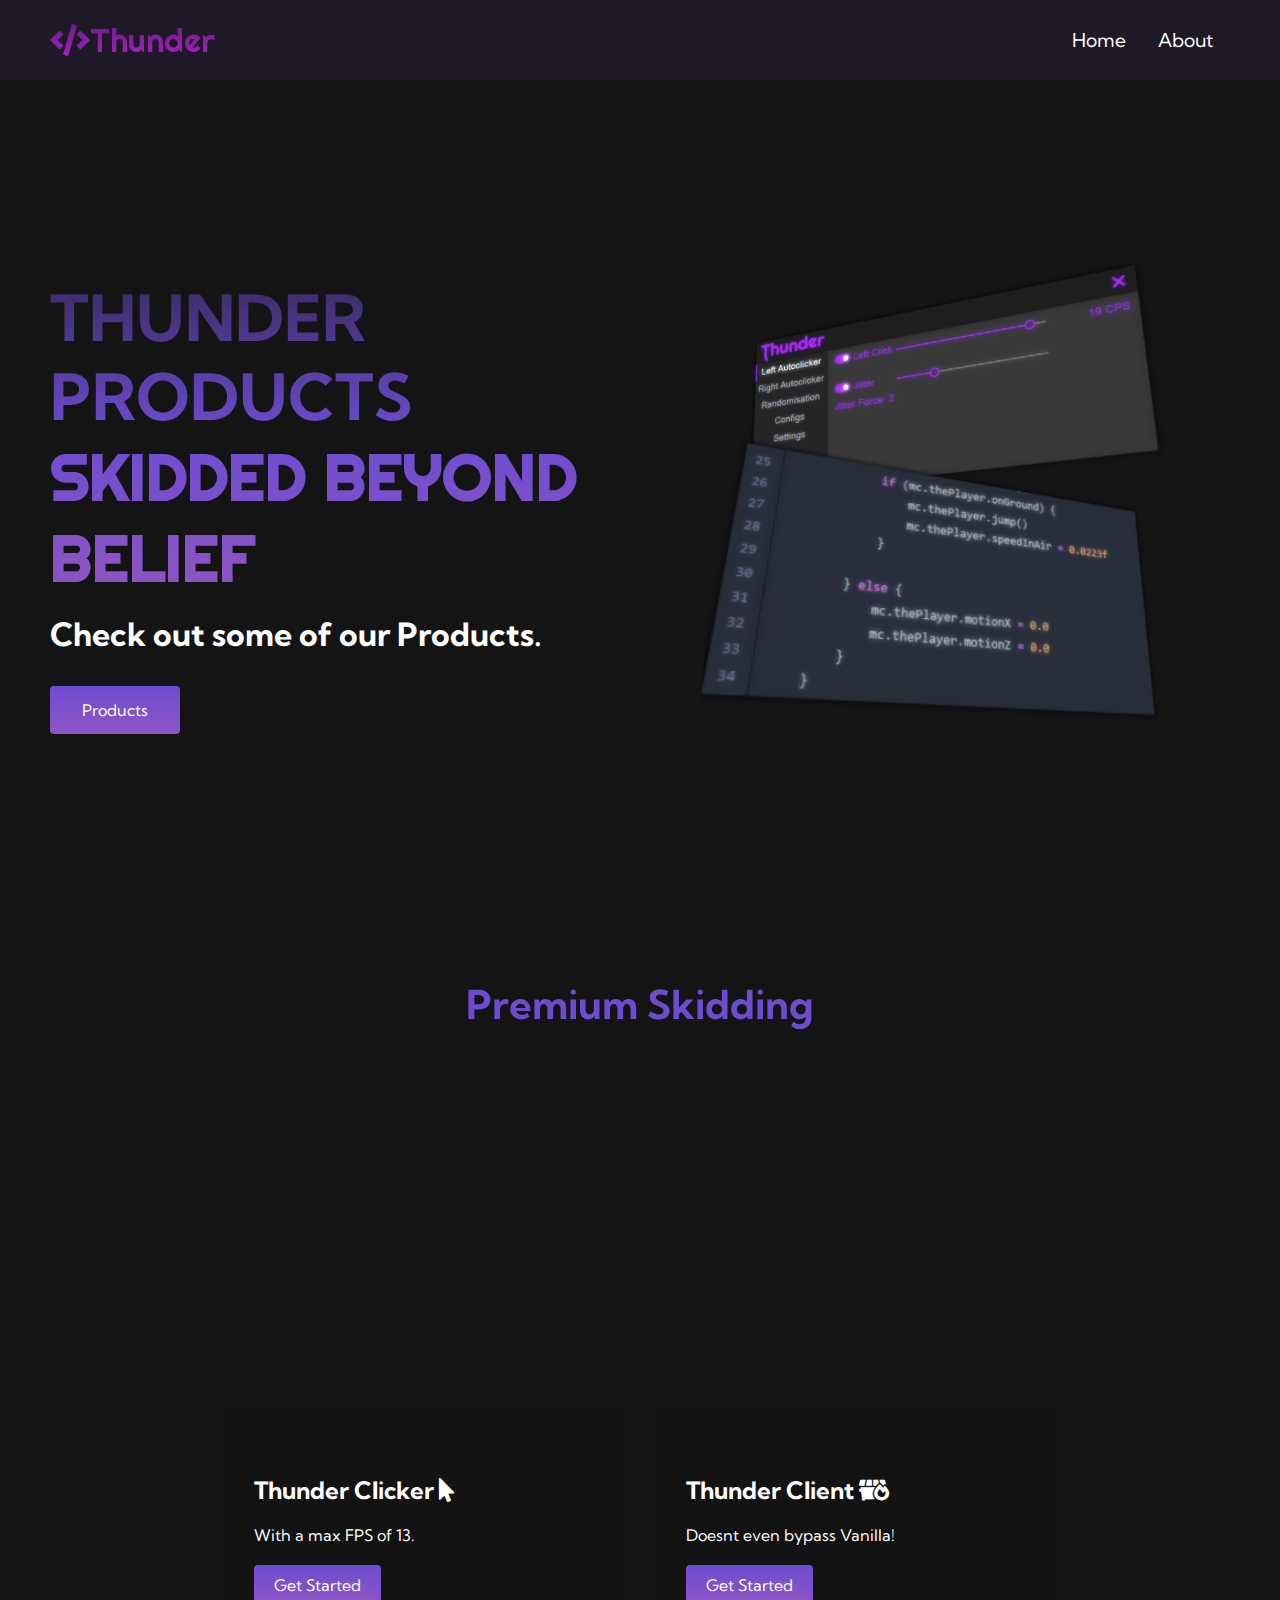
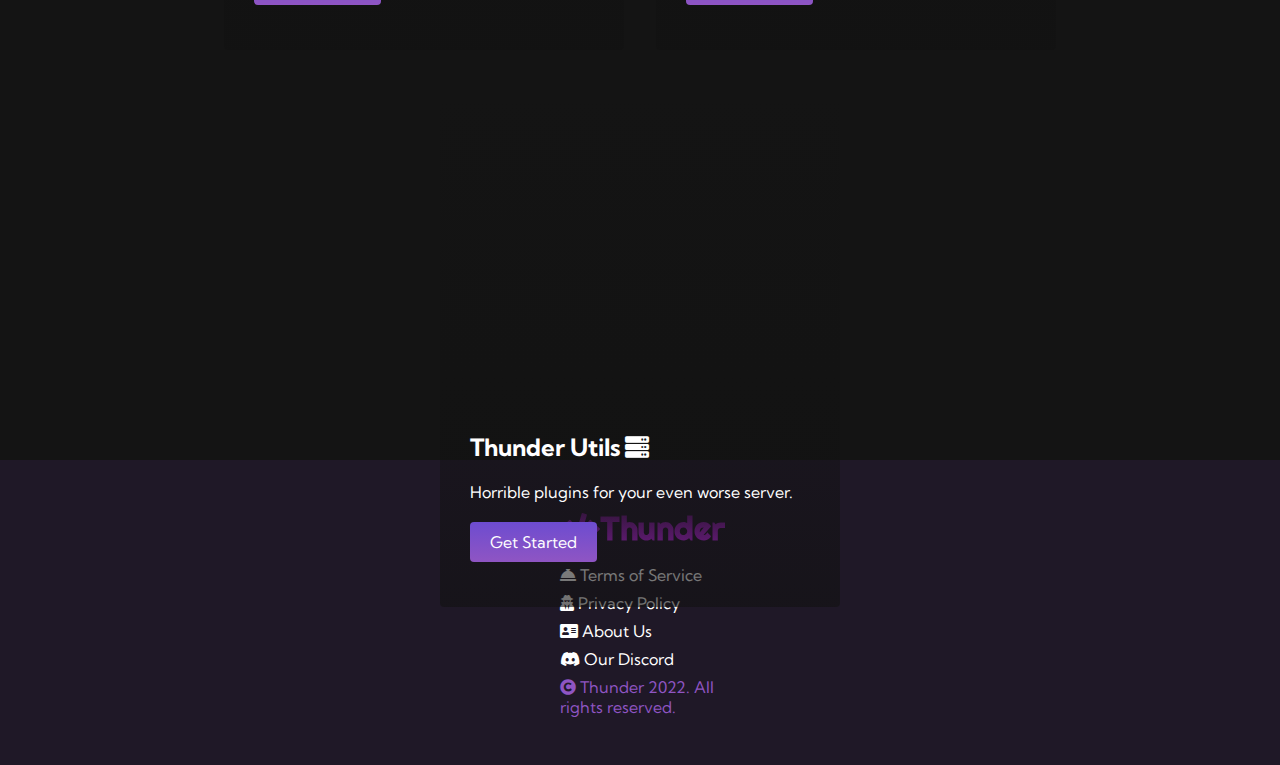
==== index.html @ 72d11182 "fix" ====
<!DOCTYPE html>
<html lang="en">
<head>
    <meta charset="UTF-8">
    <meta http-equiv="X-UA-Compatible" content="IE=edge">
    <meta name="viewport" content="width=device-width, initial-scale=1.0">
    <title>Thunder</title>
    <link rel="stylesheet" href="styles.css">
    <link rel="stylesheet" href="https://use.fontawesome.com/releases/v5.14.0/css/all.css">
    <link rel="preconnect" href="https://fonts.googleapis.com">
    <link rel="preconnect" href="https://fonts.gstatic.com" crossorigin>
    <link href="https://fonts.googleapis.com/css2?family=Kumbh+Sans:wght@700&family=Righteous&display=swap" rel="stylesheet"> 
</head>
<body>

    <!-- Navbar Section -->

    <nav class="navbar">
        <div class="navbar__container">
            <a href="/" id="navbar__logo"><i class="fas fa-code"></i></i>Thunder</a>
            <div class="navbar__toggle" id="mobile-menu">
                <span class="bar"> </span>
                <span class="bar"> </span>
                <span class="bar"> </span>
            </div>
            <ul class="navbar__menu">
                <li class="navbar__item">
                    <a href="/" class="navbar__links">Home</a>
                </li>
                <li class="navbar__item">
                    <a href="/about.html" class="navbar__links">About</a>
                </li>
            </ul>
        </div>
    </nav>

    <!-- Main Section -->

    <div class="main">
        <div class="main__container">
            <div class="main__content">
                <h1>THUNDER PRODUCTS</h1>
                <h2>SKIDDED BEYOND BELIEF</h2>
                <p>Check out some of our Products.</p>
                <a href="#product__jump"><button class="main__btn">Products</button></a>
            </div>
            <div class="main__img--container">
                <img src="images/main.png">
            </div>
        </div>
    </div>

    <!-- Products Section -->
    <a id="product__jump">
    <div class="products">
       <h1>Premium Skidding</h1>
        <div class="products__container">
            <div class="products__card">
                <h2>Thunder Clicker <i class="fas fa-mouse-pointer"></i></h2>
                <p>With a max FPS of 13.</p>
                <a href="/clicker.html"><button>Get Started</button></a>
            </div>
            <div class="products__card">
                <h2>Thunder Client <i class="fas fa-dumpster-fire"></i></h2>
                <p>Doesnt even bypass Vanilla!</p>
                <a href="/client.html"><button>Get Started</button></a>
            </div>
            <div class="products__card">
                <h2>Thunder Utils <i class="fas fa-server"></i></h2>
                <p>Horrible plugins for your even worse server.</p>
                <a href="/utils.html"><button>Get Started</button></a>
            </div>
        </div>
    </div>
</a>

    <!-- Footer Section -->

    <div class="footer__container">
        <div class="footer__links">
            <div class="footer__link--wrapper">
                <div class="footer__link--items">
                    <h2 id="footer__logo"><i class="fas fa-code"></i></i>Thunder</h2>
                    <a href="/tos.html"><i class="fas fa-concierge-bell"></i> Terms of Service</a>
                    <a href="/pp.html"><i class="fas fa-user-secret"></i> Privacy Policy</a>
                    <a href="/about.html"><i class="fas fa-address-card"></i> About Us</a>
                    <a href="https://discord.gg/DhHdV5Wg78"><i class="fab fa-discord"></i> Our Discord</a>
                    <p class="website-right"><i class="fas fa-copyright"></i> Thunder 2022. All rights reserved.</p>
                </div>
            </div>
        </div>
    </div>

    <script src="app.js"></script>
</body>
</html>
---- styles.css ----
* {
    box-sizing: border-box;
    margin: 0;
    padding: 0;
    font-family: 'Kumbh Sans', sans-serif;
}

.navbar {
    background: #1f1827;
    height: 80px;
    display: flex;
    justify-content: center;
    align-items: center;
    font-size: 1.2rem;
    position: sticky;
    top: 0;
    z-index: 999;
}

.navbar__container {
    display: flex;
    justify-content: space-between;
    height: 80px;
    z-index: 1;
    width: 100%;
    max-width: 1300px;
    margin: 0 auto;
    padding: 0 50px;
}

#navbar__logo {
    background-color: #59146c;
    background-image: linear-gradient(to top, #c227ec 0%, #4d175c 100%);
    background-size: 100%;
    -webkit-background-clip: text;
    -moz-background-clip: text;
    background-clip: text;
    -webkit-text-fill-color: transparent;
    -moz-text-fill-color: transparent;
    display: flex;
    align-items: center;
    cursor: pointer;
    text-decoration: none;
    font-size: 2rem;
    font-family: 'Righteous', cursive;
}

.fa-gem {
    margin-right: 0.5rem;
}

.navbar__menu {
    display: flex;
    align-items: center;
    list-style: none;
    text-align: center;
}

.navbar__item {
    height: 80px;
}

.navbar__links {
    color: #fff;
    display: flex;
    align-items: center;
    justify-content: center;
    text-decoration: none;
    padding: 0 1rem;
    height: 100%;
}

.navbar__links:hover {
    color: #c227ec;
    transition: all 0.3s ease-in;
}

@media screen and (max-width: 960px) {
    .navbar__container {
        display: flex;
        justify-content: space-between;
        height: 80px;
        z-index: 1;
        width: 100%;
        max-width: 1300px;
        padding: 0;
    }

    .navbar__menu {
        display: grid;
        grid-template-columns: auto;
        margin: 0;
        width: 100%;
        position: absolute;
        top: -1000px;
        opacity: 0;
        transition: all 0.5s ease;
        height: 50vh;
        z-index: -1;
        background: #131313;
    }

    .navbar__menu.active {
        background: #131313;
        top: 100%;
        opacity: .98;
        transition: all 0.5s ease;
        z-index: 999;
        height: 50vh;
        font-size: 1.6rem;
    }

    #navbar__logo {
        padding-left: 25px;
    }

    .navbar__toggle .bar {
        width: 25px;
        height: 3px;
        margin: 5px auto;
        transition: all 0.3s ease-in-out;
        background: #fff;
    }

    .navbar__item {
        width: 100%;
    }

    .navbar__links {
        text-align: center;
        padding: 2rem;
        width: 100%;
        display: table;
    }

    #mobile-menu {
        position: absolute;
        top: 20%;
        right: 5%;
        transform: translate(5%, 20%)
    }

    .navbar__toggle .bar {
        display: block;
        cursor: pointer;
    }

    #mobile-menu.is-active .bar:nth-child(2) {
        opacity: 0;
    }

    #mobile-menu.is-active .bar:nth-child(1) {
        transform: translateY(8px) rotate(45deg);
    }

    #mobile-menu.is-active .bar:nth-child(3) {
        transform: translateY(-8px) rotate(-45deg);
    }
}

/* Hero Section CSS */
.main {
    background-color: #141414;
}

.main__container {
    display: grid;
    grid-template-columns: 1fr 1fr;
    align-items: center;
    justify-self: center;
    margin: 0 auto;
    height: 100vh;
    background-color: #141414;
    z-index: 1;
    width: 100%;
    max-width: 1300px;
    padding: 0 50px;
    padding-bottom: 2rem;
}

.main__container--util {
    display: grid;
    grid-template-columns: 1fr 1fr;
    align-items: center;
    justify-self: center;
    margin: 0 auto;
    height: 100vh;
    background-color: #141414;
    z-index: 1;
    width: 100%;
    max-width: 1300px;
    padding: 0 50px;
}

.main__container--terms {
    display: grid;
    grid-template-columns: 1fr 1fr;
    align-items: center;
    justify-self: center;
    margin: 0 auto;
    height: 3200px;
    background-color: #141414;
    z-index: 1;
    width: 100%;
    max-width: 1300px;
    padding: 15px 50px;
}

.main__content h1 {
    font-size: 4rem;
    background-color: #59146c;
    background-image: linear-gradient(to top, #6d4cd0 0%, #3a2b65 100%);
    -webkit-background-clip: text;
    -moz-background-clip: text;
    background-clip: text;
    -webkit-text-fill-color: transparent;
    -moz-text-fill-color: transparent;
    background-size: 100%;
    -moz-background-clip: text;
    background-clip: text;
    -webkit-text-fill-color: transparent;
    -moz-text-fill-color: transparent;
}

.main__content h2 {
    font-size: 4rem;
    background-color: #59146c;
    background-image: linear-gradient(to top, #8f55c3 0%, #6d4cd0 100%);
    -webkit-background-clip: text;
    -moz-background-clip: text;
    background-clip: text;
    -webkit-text-fill-color: transparent;
    -moz-text-fill-color: transparent;
    background-size: 100%;
    -moz-background-clip: text;
    background-clip: text;
    -webkit-text-fill-color: transparent;
    -moz-text-fill-color: transparent;
    font-family: 'Righteous', cursive;
}

.main__content p {
    margin-top: 1rem;
    font-size: 2rem;
    font-weight: 700;
    color: #fff;
}

.main__content ul {
    margin-top: 1rem;
    font-size: 1.7rem;
    font-weight: 700;
    color: #979797;
}

.main__content h3 {
    margin-top: 1rem;
    font-size: 1.7rem;
    font-weight: 700;
    background-color: #59146c;
    background-image: linear-gradient(to top, #4d175c 0%, #9133ce 100%);
    -webkit-background-clip: text;
    -moz-background-clip: text;
    background-clip: text;
    -webkit-text-fill-color: transparent;
    -moz-text-fill-color: transparent;
}

.main__btn {
    font-size: 1rem;
    background-image: linear-gradient(to top, #8f55c3 0%, #6d4cd0 100%);
    padding: 14px 32px;
    border: none;
    border-radius: 4px;
    color: #fff;
    margin-top: 2rem;
    margin-bottom: 1rem;
    cursor: pointer;
    position: relative;
    transition: all 0.35s;
    outline: none;
}

.main__btn a {
    position: relative;
    z-index: 2;
    color: #fff;
    text-decoration: none;
}

.main__btn:after {
    position: absolute;
    content: '';
    top: 0;
    left: 0;
    width: 0;
    height: 100%;
    background: #8f55c3;
    transition: all 0.35s ease-in-out;
    border-radius: 4px;
}

.main__btn:hover {
    color: #fff;
}

.main__btn:hover:after {
    width: 100%;
}

.main__img--container {
    text-align: center;
}

.main__img {
    height: 80%;
    width: 80%;
}

/* Mobile Responsive */

@media screen and (max-width: 768px) {
    .main__img--container--prd {
        display: none;
    }

    .main__container {
        display: grid;
        grid-template-columns: auto;
        align-items: center;
        justify-self: center;
        width: 100%;
        margin: 0 auto;
        height: 90vh;
    }

    .main__container--util {
        display: grid;
        grid-template-columns: auto;
        align-items: center;
        justify-self: center;
        width: 100%;
        margin: 0 auto;
        height: 180vh;
    }

    .main__content {
        text-align: center;
        margin-bottom: 4rem;
        inline-size: min-content;
    }

    .main__content h1 {
        font-size: 2.5rem;
        margin-top: 2rem;
    }

    .main__content h2 {
        font-size: 3rem;
    }

    .main__content p {
        margin-top: 1rem;
        font-size: 1.5rem;
    }
}

@media screen and (max-width: 480px) {
    .main__content h1 {
        font-size: 2rem;
        margin-top: 3rem;
        justify-content: center;
    }

    .main__content h2 {
        font-size: 2rem;
        justify-content: center;
    }

    .main__content p {
        margin-top: 2rem;
        font-size: 1.5rem;
        justify-content: center;
    }

    .main__btn {
        padding: 12px 36px;
        margin: 2.5rem 0;
        justify-content: center;
    }
}

/* Products Section CSS */

.products {
    background: #141414;
    display: flex;
    flex-direction: column;
    align-items: center;
    height: 120vh;
}

.products h1 {
    background-color: #6d4cd0;
    background-image: linear-gradient(
        to right, 
        #452665 0%,
        #5f3eaa 21%,
        #6233ce 52%,
        #9133ce 78%,
        #9641b2 100%,
    );
    background-size: 100%;
    margin-bottom: 5rem;
    font-size: 2.5rem;
    -webkit-background-clip: text;
    -moz-background-clip: text;
    background-clip: text;
    -webkit-text-fill-color: transparent;
    -moz-text-fill-color: transparent;
}

.products__container {
    display: flex;
    justify-content: center;
    flex-wrap: wrap;
}

.products__card {
    margin: 1rem;
    height: 525px;
    width: 400px;
    border-radius: 4px;
    background-image: linear-gradient(to bottom, rgba(0,0,0,0) 0%, rgba(17,17,17,0.6) 100%), url('https://via.placeholder.com/460x600');
    background-size: cover;
    position: relative;
    color: #fff;
}

.products__card:nth-child(2) {
    background-image: linear-gradient(to bottom, rgba(0,0,0,0) 0%, rgba(17,17,17,0.6) 100%), url('https://via.placeholder.com/460x600');
}

.products__card:nth-child(3) {
    background-image: linear-gradient(to bottom, rgba(0,0,0,0) 0%, rgba(17,17,17,0.6) 100%), url('https://via.placeholder.com/460x600');
}

.products h2 {
    position: absolute;
    top: 350px;
    left: 30px;
}

.products__card p {
    position: absolute;
    top: 400px;
    left: 30px;
}

.products__card button {
    color: #fff;
    padding: 10px 20px;
    border: none;
    outline: none;
    border-radius: 4px;
    background-image: linear-gradient(to top, #8f55c3 0%, #6d4cd0 100%);
    position: absolute;
    top: 440px;
    left: 30px;
    font-size: 1rem;
    cursor: pointer;
}


.products__card button a {
    position: relative;
    z-index: 2;
    color: #fff;
    text-decoration: none;
}

.products__card button:after {
    position: absolute;
    content: '';
    top: 0;
    left: 0;
    width: 0;
    height: 100%;
    background: #8f55c3;
    transition: all 0.35s ease-in-out;
    border-radius: 4px;
}

.products__card button:hover {
    color: #fff;
}

.products__card button:hover:after {
    width: 100%;
}

.products__card:hover {
    transform: scale(1.075);
    transition: 0.2s ease;
}

@media screen and (max-width: 960px) {
    .products {
        height: 2400px;
    }

    .products h1 {
        font-size: 2rem;
        margin-top: 35rem;
    }
}

@media screen and (max-width: 480px) {
    .products {
        height: 2400px;
    }

    .products h1 {
        font-size: 1.2rem;
    }

    .products__card {
        width: 300px;
    }
}

/* Footer Section CSS */

.footer__container {
    background-color: #1f1827;
    padding: 2rem 0;
    display: flex;
    flex-direction: column;
    justify-content: center;
    align-items: center;
}

#footer__logo {
    background-color: #59146c;
    background-image: linear-gradient(to top, #c227ec 0%, #4d175c 100%);
    background-size: 100%;
    -webkit-background-clip: text;
    -moz-background-clip: text;
    background-clip: text;
    -webkit-text-fill-color: transparent;
    -moz-text-fill-color: transparent;
    display: flex;
    align-items: center;
    cursor: pointer;
    text-decoration: none;
    font-size: 2rem;
    font-family: 'Righteous', cursive;
}

.footer__links {
    width: 100%;
    max-width: 1000px;
    display: flex;
    justify-content: center;
}

.footer__link--wrapper {
    display: flex;
}

.footer__link--items {
    display: flex;
    flex-direction: column;
    align-items: flex-start;
    margin: 16px;
    text-align: left;
    width: 160px;
    box-sizing: border-box;
    color: #8f55c3;
}

.footer__link--items h2 {
    margin-bottom: 16px;
}

.footer__link--items > h2 {
    color: #fff;
}

.footer__link--items a {
    color: #fff;
    text-decoration: none;
    margin-bottom: 0.5rem;
}

.footer__link--items a:hover {
    color: #c227ec;
    transition: all 0.3s ease-in;
}

@media screen and (max-width: 820px) {
    .footer__links {
        padding-top: 2rem;
    }

    #footer__logo {
        margin-bottom: 2rem;
    }

    .website-right {
        margin-bottom: 2rem;
    }

    .footer__link--wrapper {
        flex-direction: column;
    }
}

@media screen and (max-width: 480px) {
    .footer__link--items {
        margin: 0;
        padding: 10px;
        width: 100%;
    }
}

.about__devs--btn {
    display:block;
    height: 150px;
    width: 150px;
    border-radius: 50%;
    border: 5px;
    background-color: #59146c;
  }
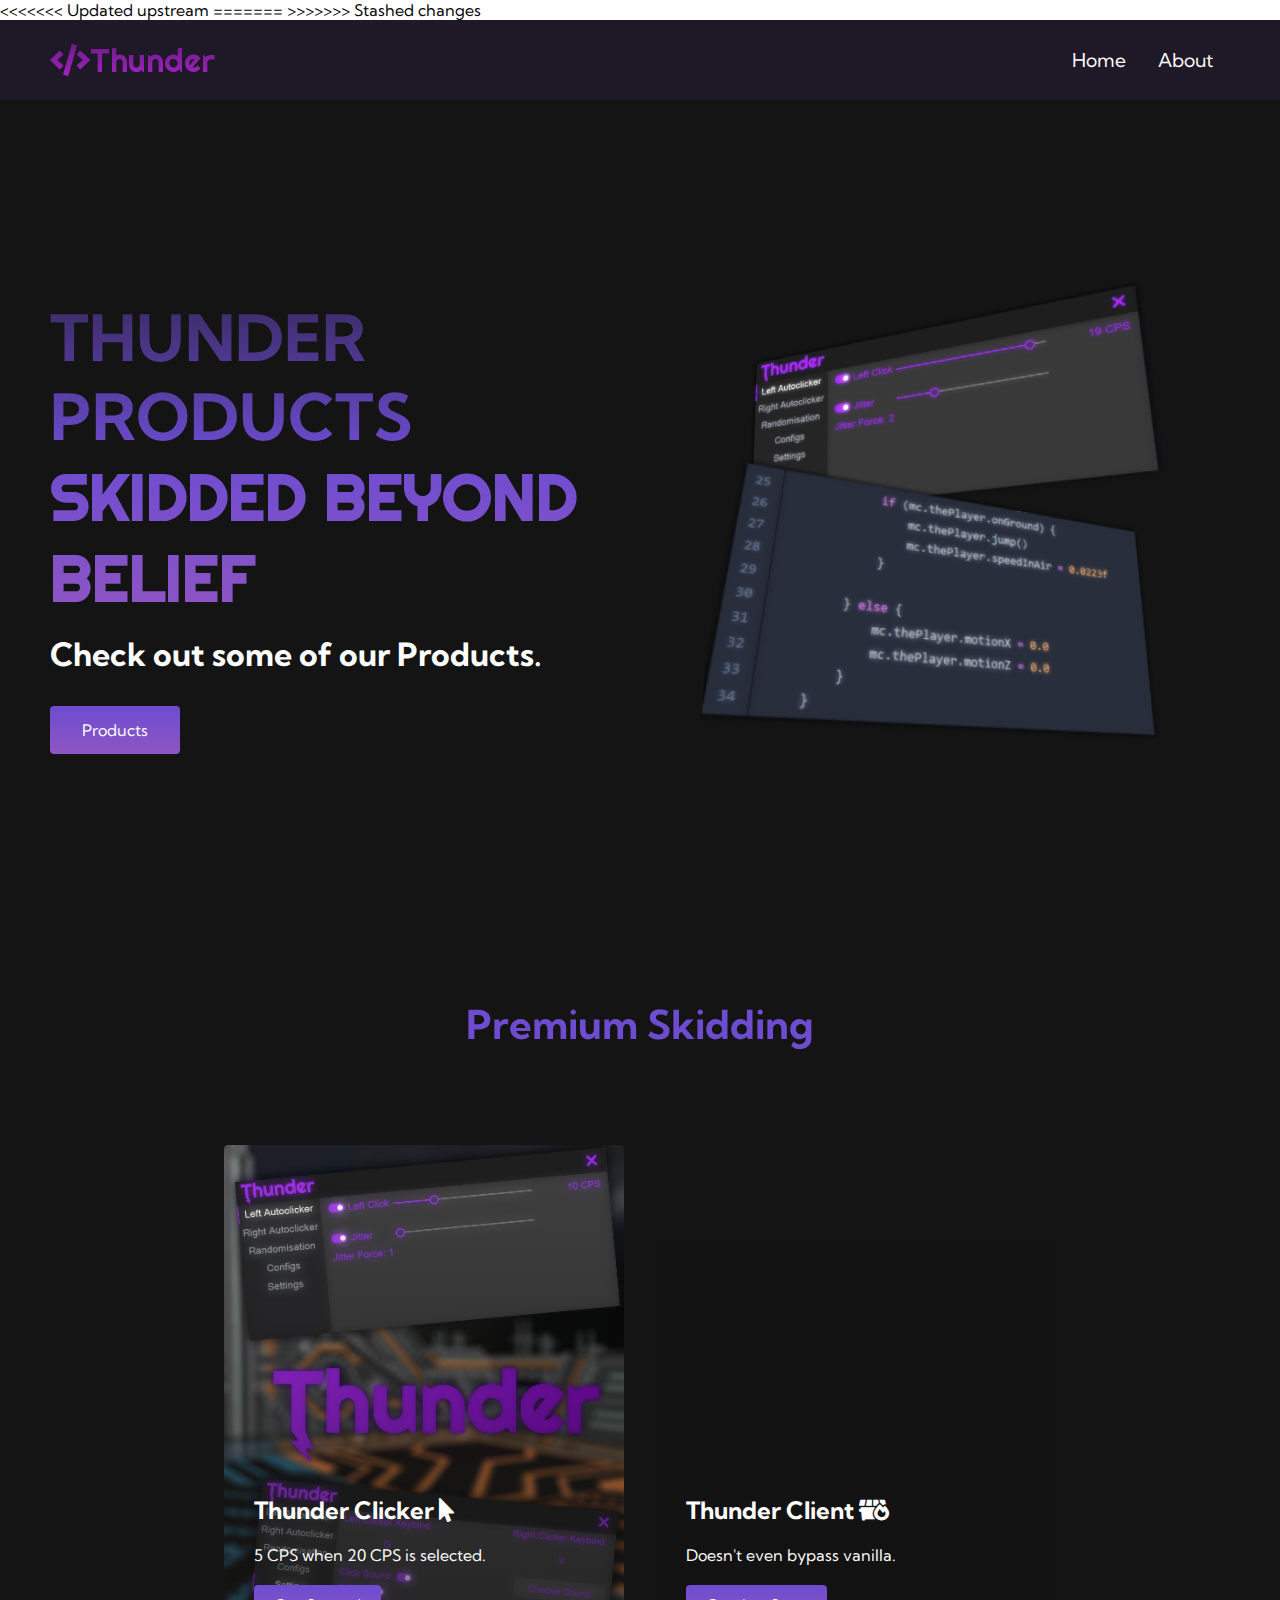
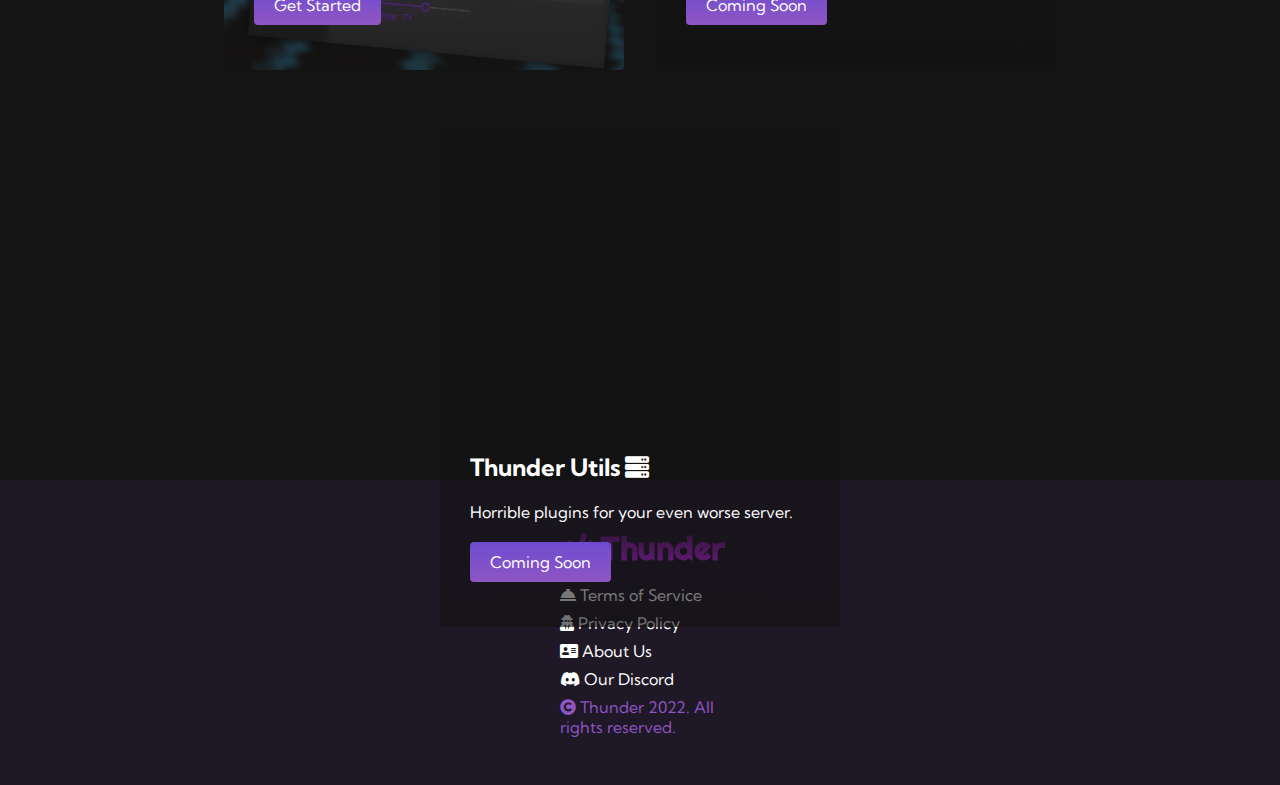
==== commit 53e31310: "Website Update v2.0 (FULL)" ====
--- a/index.html
+++ b/index.html
@@ -5,6 +5,15 @@
     <meta http-equiv="X-UA-Compatible" content="IE=edge">
     <meta name="viewport" content="width=device-width, initial-scale=1.0">
     <title>Thunder</title>
+    <meta property="og:type" content="Thunder">
+    <meta property="og:site_name" content="Thunder Products">
+    <meta property="og:title" content="Thunder">
+    <meta property="og:description" content="Skidded Products for Skidded Children.">
+<<<<<<< Updated upstream
+    <meta property="og:image" content="https://zfranzz.github.io/images/main.png">
+=======
+    <meta property="og:image" content="https://zfranzz.github.io/images/main.png%22%3E">
+>>>>>>> Stashed changes
     <link rel="stylesheet" href="styles.css">
     <link rel="stylesheet" href="https://use.fontawesome.com/releases/v5.14.0/css/all.css">
     <link rel="preconnect" href="https://fonts.googleapis.com">
@@ -28,7 +37,7 @@
                     <a href="/" class="navbar__links">Home</a>
                 </li>
                 <li class="navbar__item">
-                    <a href="/about.html" class="navbar__links">About</a>
+                    <a href="about.html" class="navbar__links">About</a>
                 </li>
             </ul>
         </div>
@@ -57,18 +66,18 @@
         <div class="products__container">
             <div class="products__card">
                 <h2>Thunder Clicker <i class="fas fa-mouse-pointer"></i></h2>
-                <p>With a max FPS of 13.</p>
-                <a href="/clicker.html"><button>Get Started</button></a>
+                <p>5 CPS when 20 CPS is selected.</p>
+                <a href="clicker.html"><button>Get Started</button></a>
             </div>
             <div class="products__card">
                 <h2>Thunder Client <i class="fas fa-dumpster-fire"></i></h2>
-                <p>Doesnt even bypass Vanilla!</p>
-                <a href="/client.html"><button>Get Started</button></a>
+                <p>Doesn't even bypass vanilla.</p>
+                <a href="wip.html"><button>Coming Soon</button></a>
             </div>
             <div class="products__card">
                 <h2>Thunder Utils <i class="fas fa-server"></i></h2>
                 <p>Horrible plugins for your even worse server.</p>
-                <a href="/utils.html"><button>Get Started</button></a>
+                <a href="wip.html"><button>Coming Soon</button></a>
             </div>
         </div>
     </div>
@@ -81,9 +90,9 @@
             <div class="footer__link--wrapper">
                 <div class="footer__link--items">
                     <h2 id="footer__logo"><i class="fas fa-code"></i></i>Thunder</h2>
-                    <a href="/tos.html"><i class="fas fa-concierge-bell"></i> Terms of Service</a>
-                    <a href="/pp.html"><i class="fas fa-user-secret"></i> Privacy Policy</a>
-                    <a href="/about.html"><i class="fas fa-address-card"></i> About Us</a>
+                    <a href="tos.html"><i class="fas fa-concierge-bell"></i> Terms of Service</a>
+                    <a href="pp.html"><i class="fas fa-user-secret"></i> Privacy Policy</a>
+                    <a href="about.html"><i class="fas fa-address-card"></i> About Us</a>
                     <a href="https://discord.gg/DhHdV5Wg78"><i class="fab fa-discord"></i> Our Discord</a>
                     <p class="website-right"><i class="fas fa-copyright"></i> Thunder 2022. All rights reserved.</p>
                 </div>
--- a/styles.css
+++ b/styles.css
@@ -438,7 +438,7 @@
 }
 
 .products__card:nth-child(2) {
-    background-image: linear-gradient(to bottom, rgba(0,0,0,0) 0%, rgba(17,17,17,0.6) 100%), url('https://via.placeholder.com/460x600');
+    background-image: linear-gradient(to bottom, rgba(0,0,0,0) 0%, rgba(17,17,17,0.6) 100%), url(images/clicker_card.png);
 }
 
 .products__card:nth-child(3) {
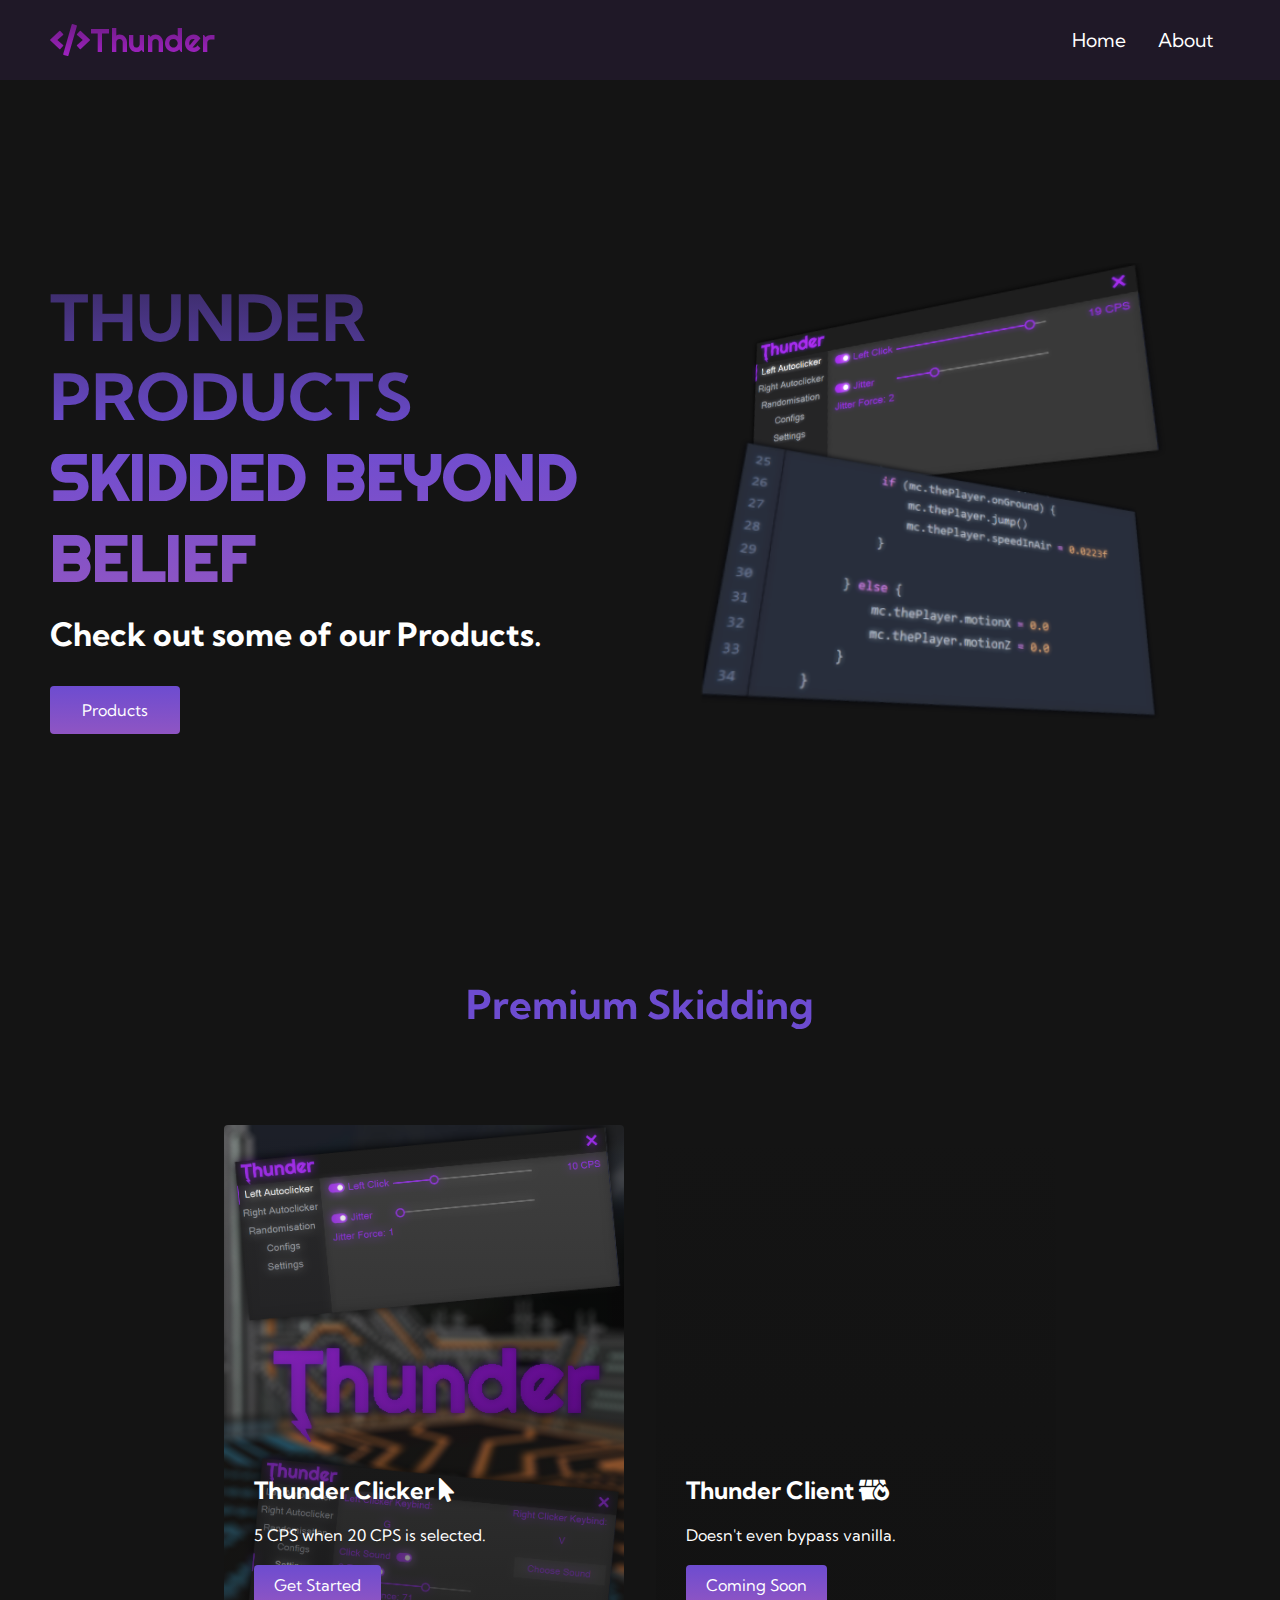
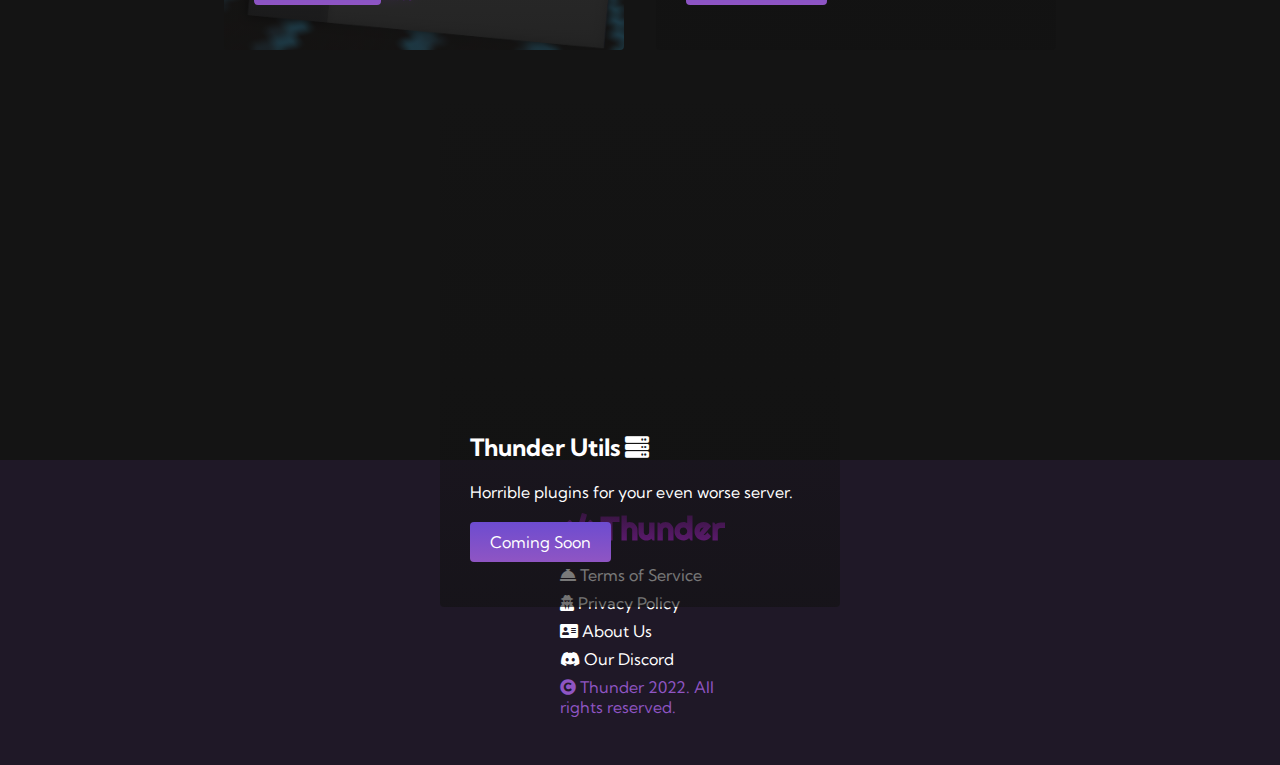
==== commit 0129667f: "Francis cant code" ====
--- a/index.html
+++ b/index.html
@@ -9,11 +9,7 @@
     <meta property="og:site_name" content="Thunder Products">
     <meta property="og:title" content="Thunder">
     <meta property="og:description" content="Skidded Products for Skidded Children.">
-<<<<<<< Updated upstream
     <meta property="og:image" content="https://zfranzz.github.io/images/main.png">
-=======
-    <meta property="og:image" content="https://zfranzz.github.io/images/main.png%22%3E">
->>>>>>> Stashed changes
     <link rel="stylesheet" href="styles.css">
     <link rel="stylesheet" href="https://use.fontawesome.com/releases/v5.14.0/css/all.css">
     <link rel="preconnect" href="https://fonts.googleapis.com">
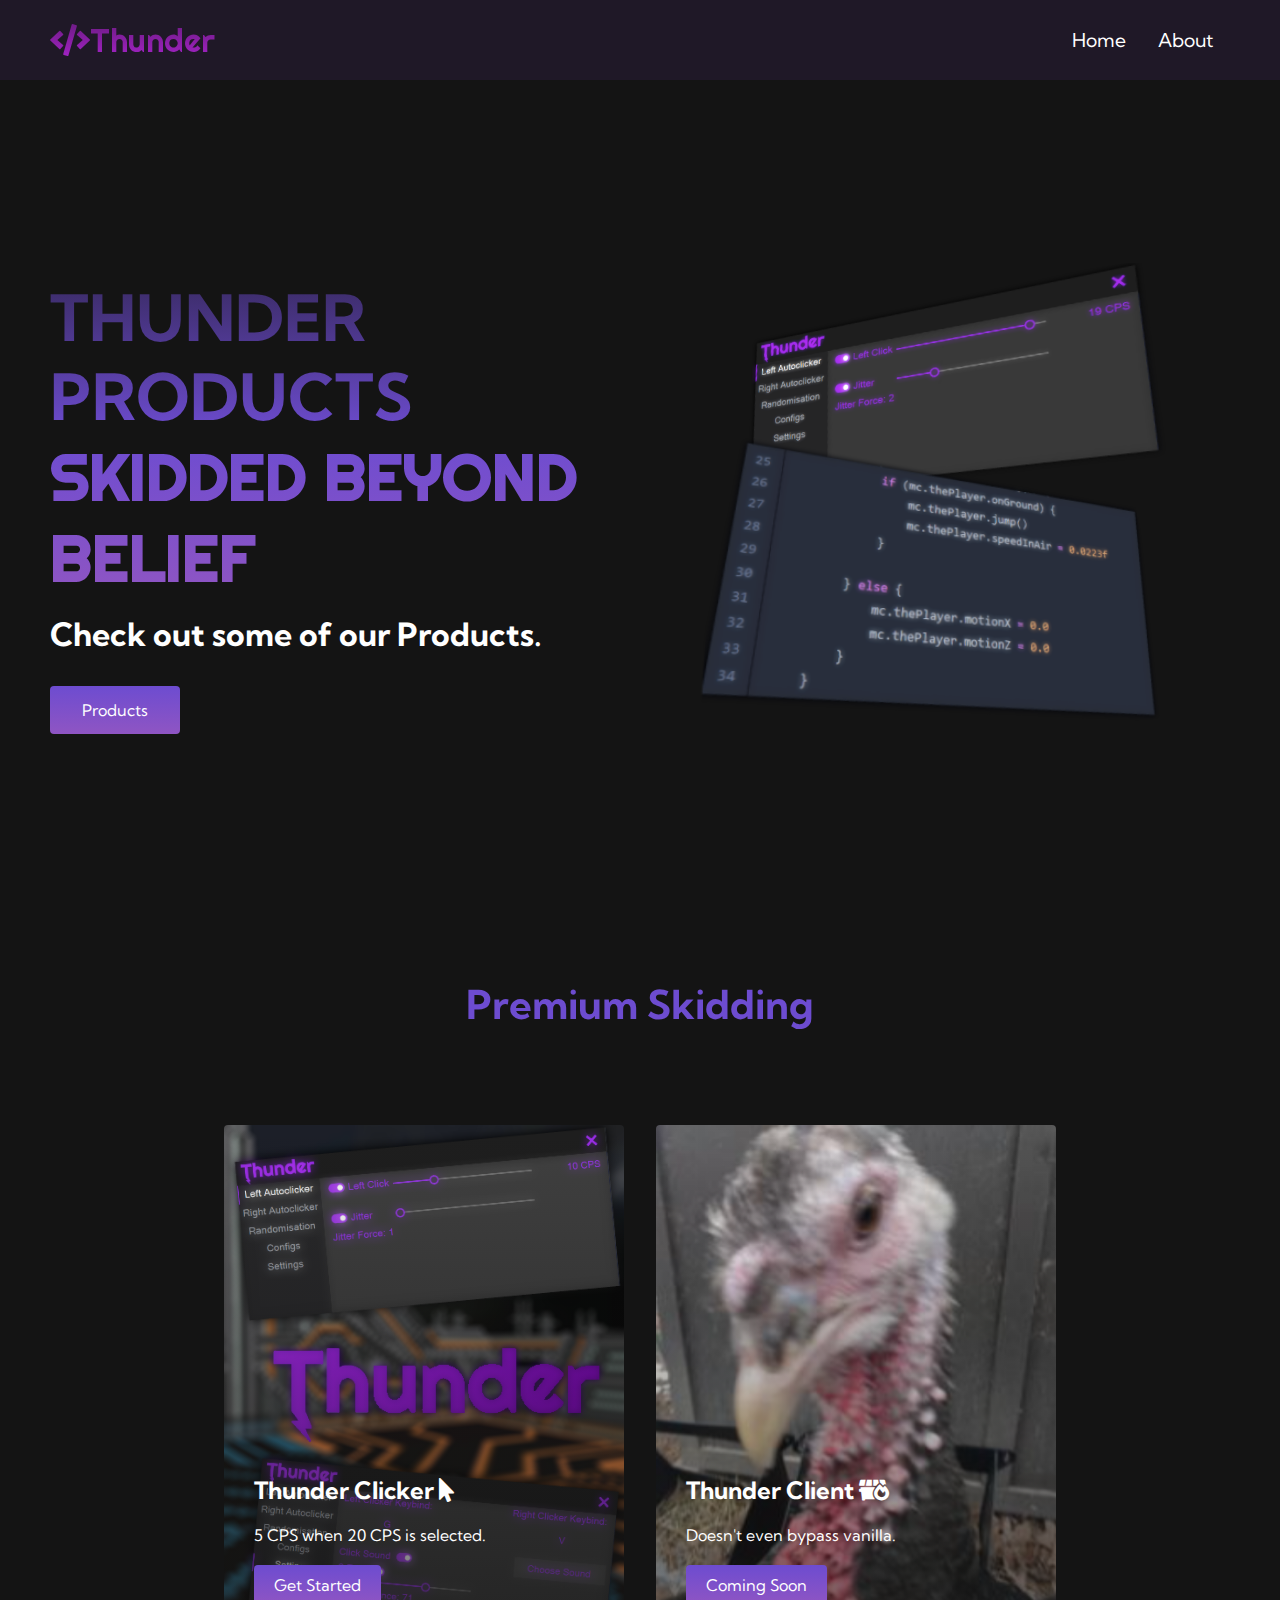
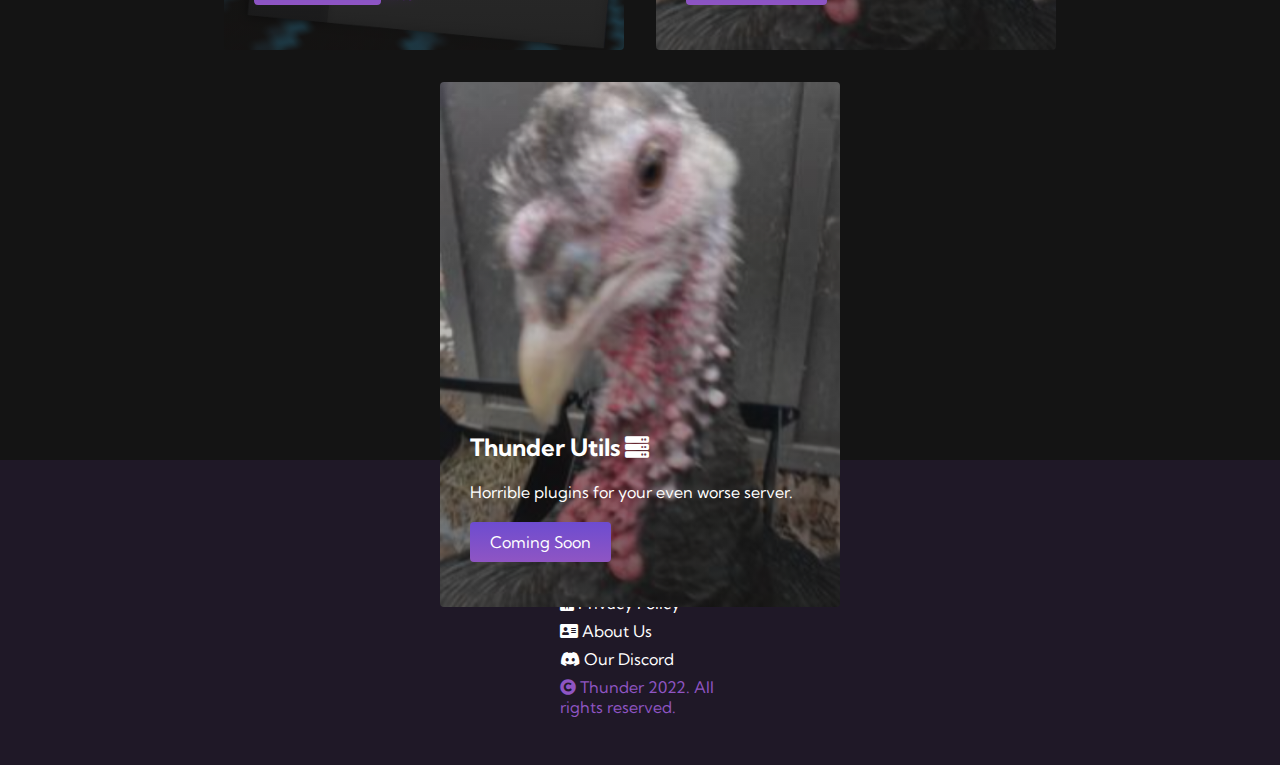
==== commit 9a51dc55: "Small Changes" ====
--- a/index.html
+++ b/index.html
@@ -1,6 +1,7 @@
 <!DOCTYPE html>
 <html lang="en">
 <head>
+    <link rel="icon" type="image/x-icon" href="images/favicon.ico">
     <meta charset="UTF-8">
     <meta http-equiv="X-UA-Compatible" content="IE=edge">
     <meta name="viewport" content="width=device-width, initial-scale=1.0">
--- a/styles.css
+++ b/styles.css
@@ -203,7 +203,7 @@
     z-index: 1;
     width: 100%;
     max-width: 1300px;
-    padding: 15px 50px;
+    padding: 15px 75px 15px 75px;
 }
 
 .main__content h1 {
@@ -322,6 +322,11 @@
 @media screen and (max-width: 768px) {
     .main__img--container--prd {
         display: none;
+    }
+    
+    .main__img--container {
+        width: 300px;
+        height: 300px;
     }
 
     .main__container {
@@ -431,7 +436,7 @@
     height: 525px;
     width: 400px;
     border-radius: 4px;
-    background-image: linear-gradient(to bottom, rgba(0,0,0,0) 0%, rgba(17,17,17,0.6) 100%), url('https://via.placeholder.com/460x600');
+    background-image: linear-gradient(to bottom, rgba(0,0,0,0) 0%, rgba(17,17,17,0.6) 100%), url('images/wip_tocky_bird.png');
     background-size: cover;
     position: relative;
     color: #fff;
@@ -442,7 +447,7 @@
 }
 
 .products__card:nth-child(3) {
-    background-image: linear-gradient(to bottom, rgba(0,0,0,0) 0%, rgba(17,17,17,0.6) 100%), url('https://via.placeholder.com/460x600');
+    background-image: linear-gradient(to bottom, rgba(0,0,0,0) 0%, rgba(17,17,17,0.6) 100%), url('images/wip_tocky_bird.png');
 }
 
 .products h2 {
@@ -631,4 +636,20 @@
     border-radius: 50%;
     border: 5px;
     background-color: #59146c;
-  }+  }
+
+::-webkit-scrollbar {
+    width: 10px;
+  }
+  
+  ::-webkit-scrollbar-track {
+    background: #424242; 
+  }
+   
+  ::-webkit-scrollbar-thumb {
+    background: #6f3e99; 
+  }
+  
+  ::-webkit-scrollbar-thumb:hover {
+    background: #502e6d; 
+  }
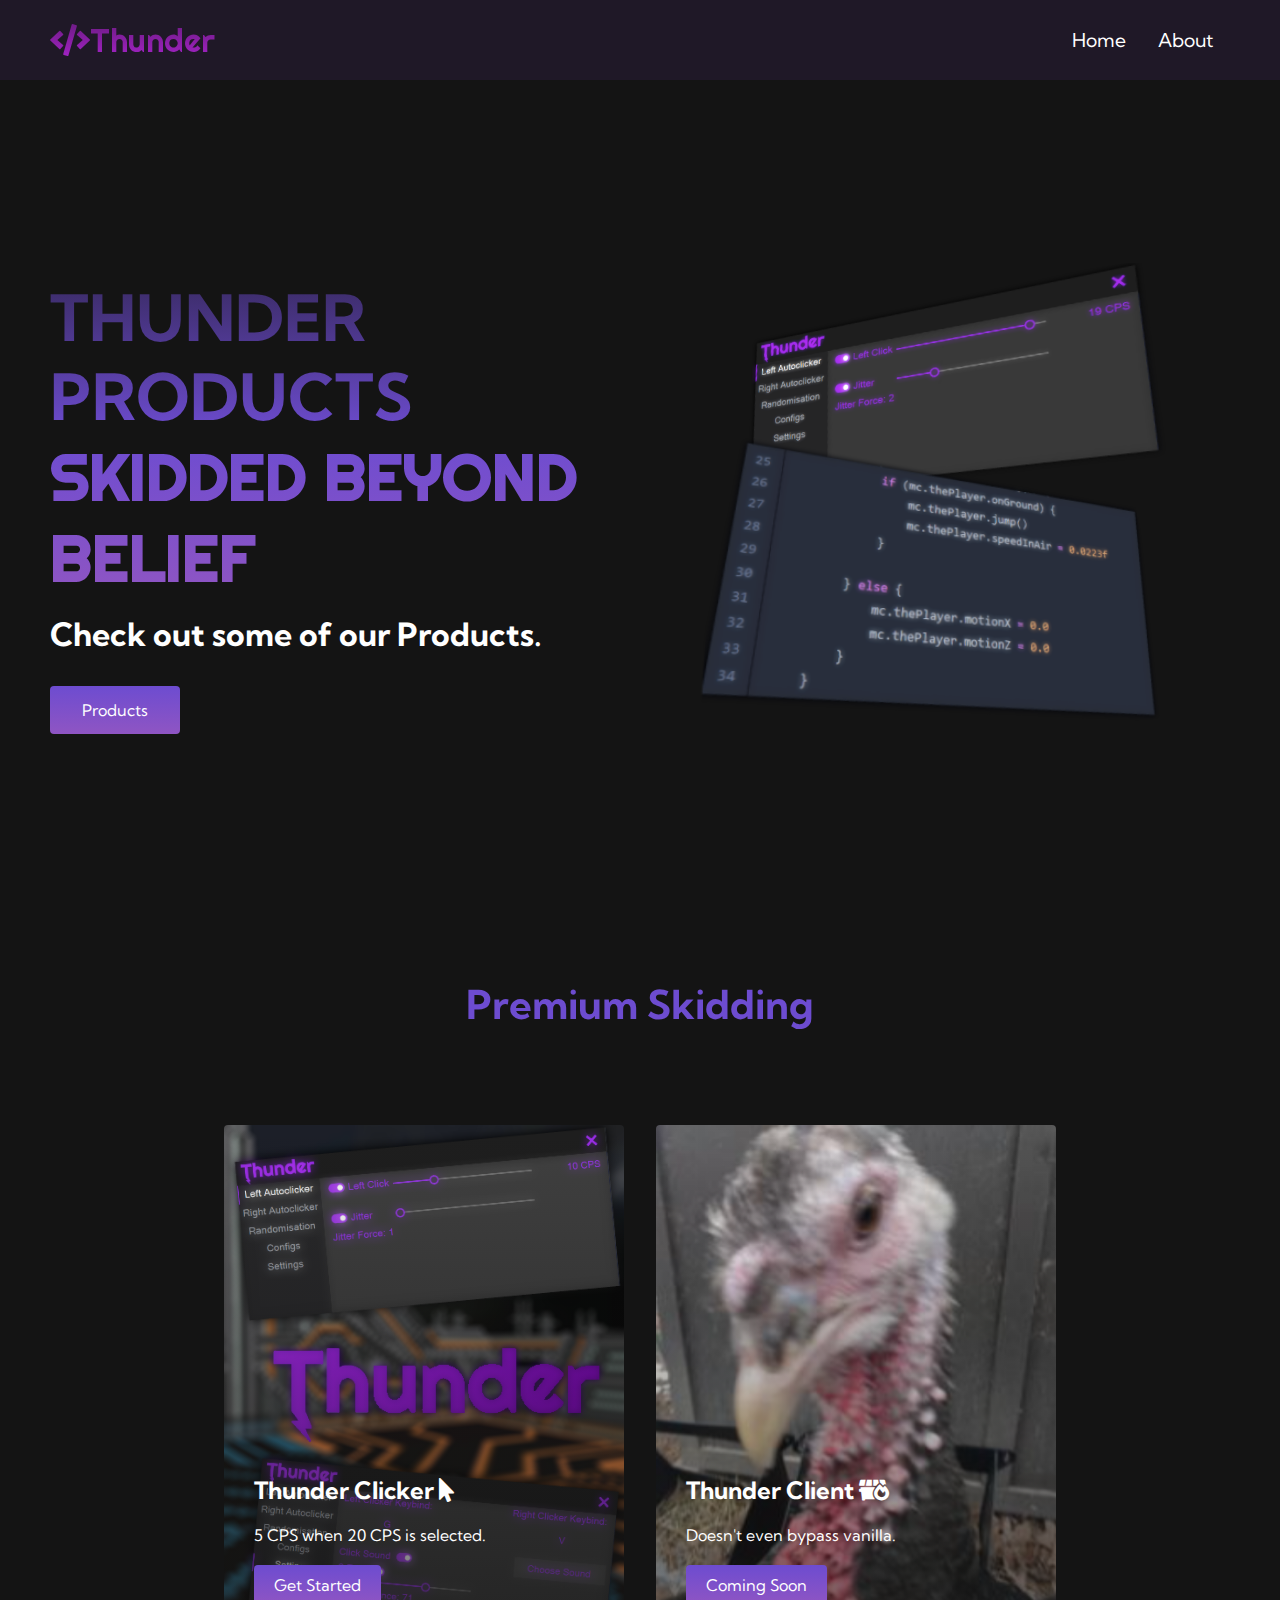
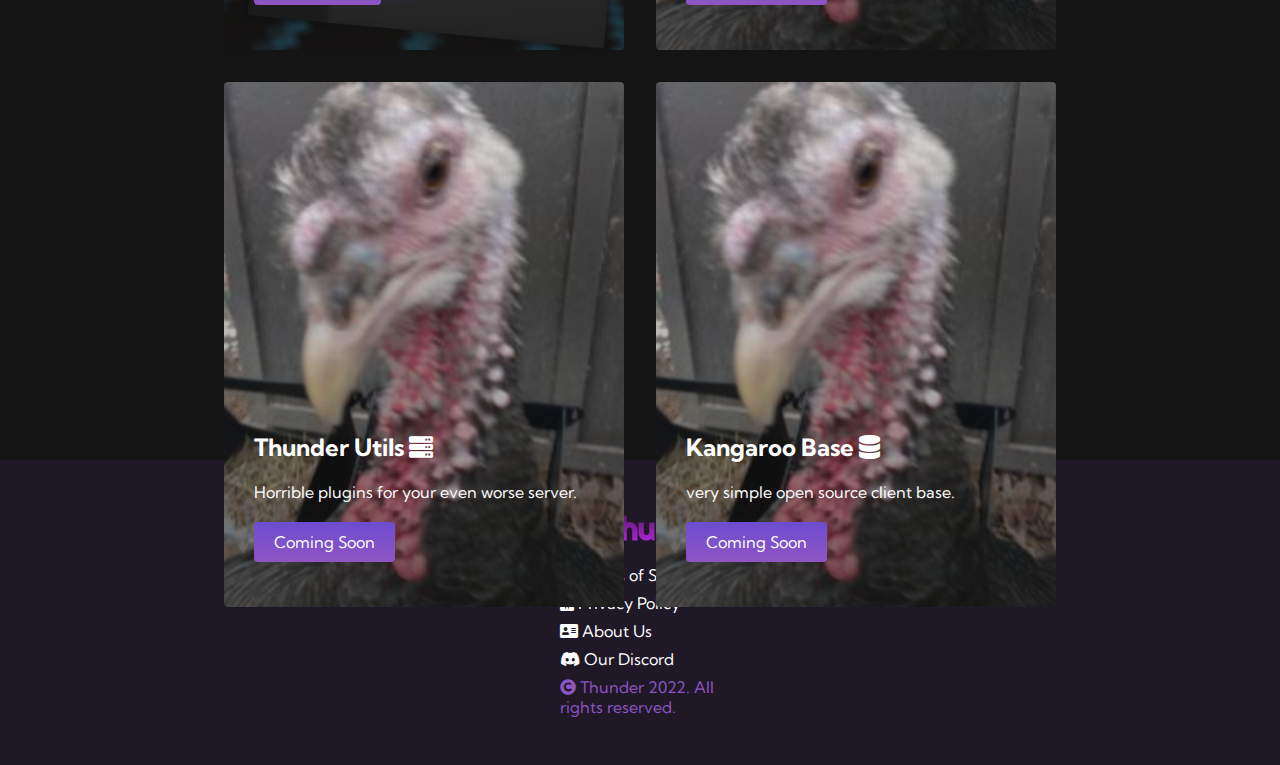
==== commit 62fc7a8c: "added product card so francis doesnt break it" ====
--- a/index.html
+++ b/index.html
@@ -18,7 +18,6 @@
     <link href="https://fonts.googleapis.com/css2?family=Kumbh+Sans:wght@700&family=Righteous&display=swap" rel="stylesheet"> 
 </head>
 <body>
-
     <!-- Navbar Section -->
 
     <nav class="navbar">
@@ -76,6 +75,11 @@
                 <p>Horrible plugins for your even worse server.</p>
                 <a href="wip.html"><button>Coming Soon</button></a>
             </div>
+            <div class="products__card">
+                <h2>Kangaroo Base <i class="fas fa-database"></i></h2>
+                <p>very simple open source client base.</p>
+                <a href="kangaroo.html"><button>Coming Soon</button></a>
+            </div>
         </div>
     </div>
 </a>
--- a/styles.css
+++ b/styles.css
@@ -436,7 +436,7 @@
     height: 525px;
     width: 400px;
     border-radius: 4px;
-    background-image: linear-gradient(to bottom, rgba(0,0,0,0) 0%, rgba(17,17,17,0.6) 100%), url('images/wip_tocky_bird.png');
+    background-image: linear-gradient(to bottom, rgba(0,0,0,0) 0%, rgba(17,17,17,0.6) 100%), url(images/wip_tocky_bird.png);
     background-size: cover;
     position: relative;
     color: #fff;
@@ -447,7 +447,7 @@
 }
 
 .products__card:nth-child(3) {
-    background-image: linear-gradient(to bottom, rgba(0,0,0,0) 0%, rgba(17,17,17,0.6) 100%), url('images/wip_tocky_bird.png');
+    background-image: linear-gradient(to bottom, rgba(0,0,0,0) 0%, rgba(17,17,17,0.6) 100%), url(images/wip_tocky_bird.png);
 }
 
 .products h2 {
@@ -638,18 +638,22 @@
     background-color: #59146c;
   }
 
+/* Scrollbar CSS */
+
 ::-webkit-scrollbar {
     width: 10px;
   }
   
-  ::-webkit-scrollbar-track {
+::-webkit-scrollbar-track {
     background: #424242; 
   }
    
-  ::-webkit-scrollbar-thumb {
+::-webkit-scrollbar-thumb {
     background: #6f3e99; 
+    -webkit-box-shadow: inset 0 0 6px rgba(0,0,0,0.3);
   }
   
-  ::-webkit-scrollbar-thumb:hover {
+::-webkit-scrollbar-thumb:hover {
     background: #502e6d; 
+    -webkit-box-shadow: inset 0 0 6px rgba(0,0,0,0.3);
   }
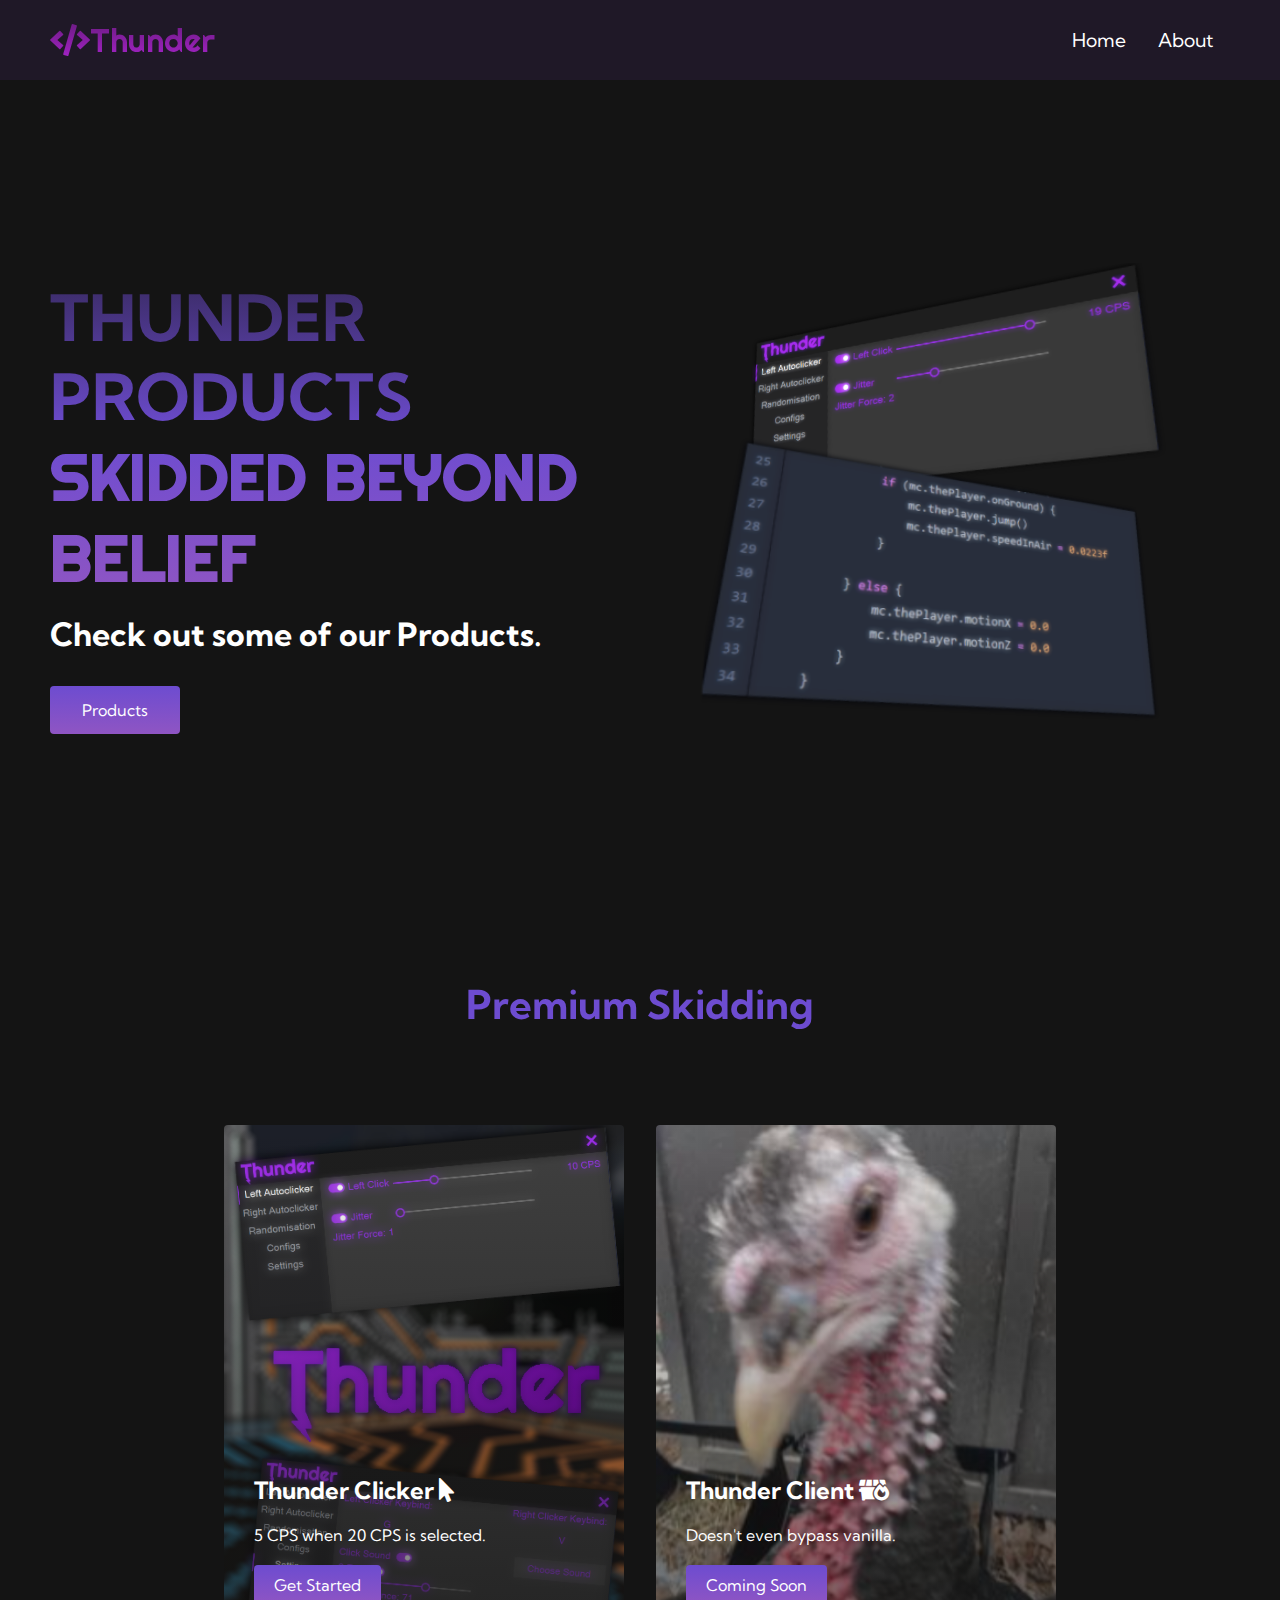
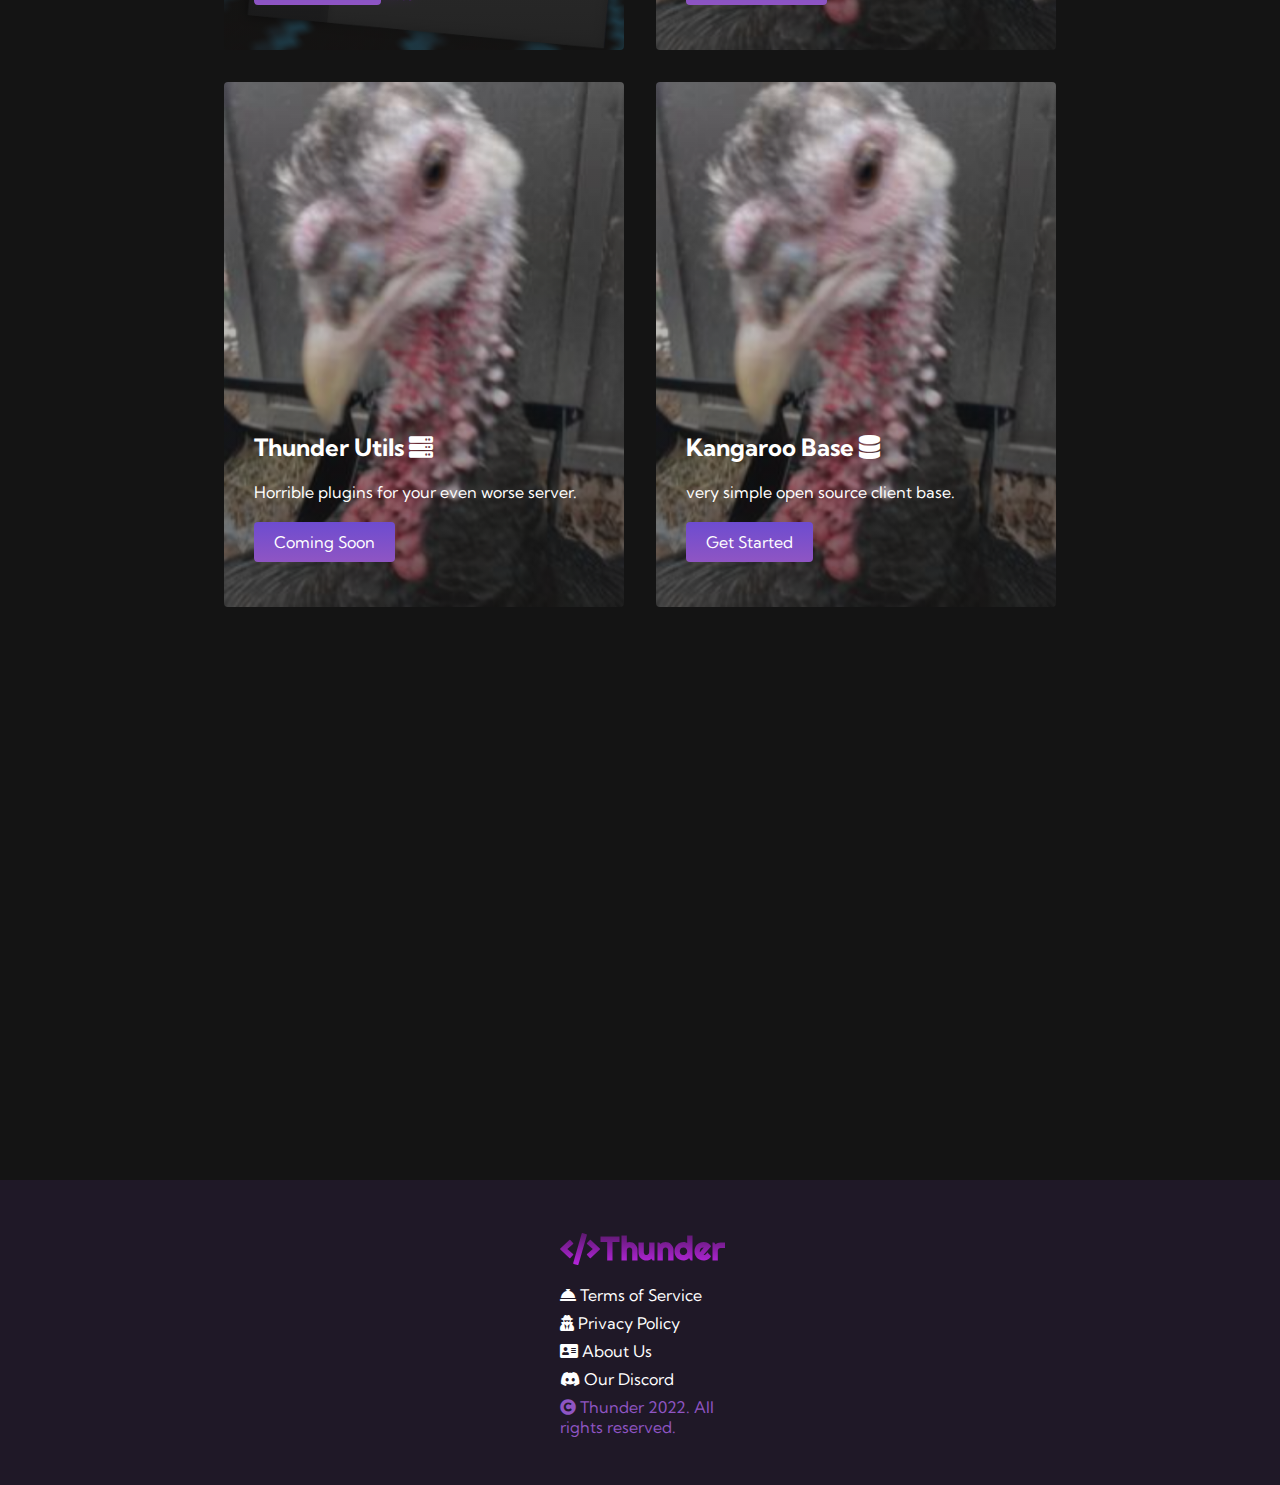
==== commit c7c7363e: "Get Started" ====
--- a/index.html
+++ b/index.html
@@ -78,7 +78,7 @@
             <div class="products__card">
                 <h2>Kangaroo Base <i class="fas fa-database"></i></h2>
                 <p>very simple open source client base.</p>
-                <a href="kangaroo.html"><button>Coming Soon</button></a>
+                <a href="kangaroo.html"><button>Get Started</button></a>
             </div>
         </div>
     </div>
--- a/styles.css
+++ b/styles.css
@@ -402,7 +402,7 @@
     display: flex;
     flex-direction: column;
     align-items: center;
-    height: 120vh;
+    height: 200vh;
 }
 
 .products h1 {
